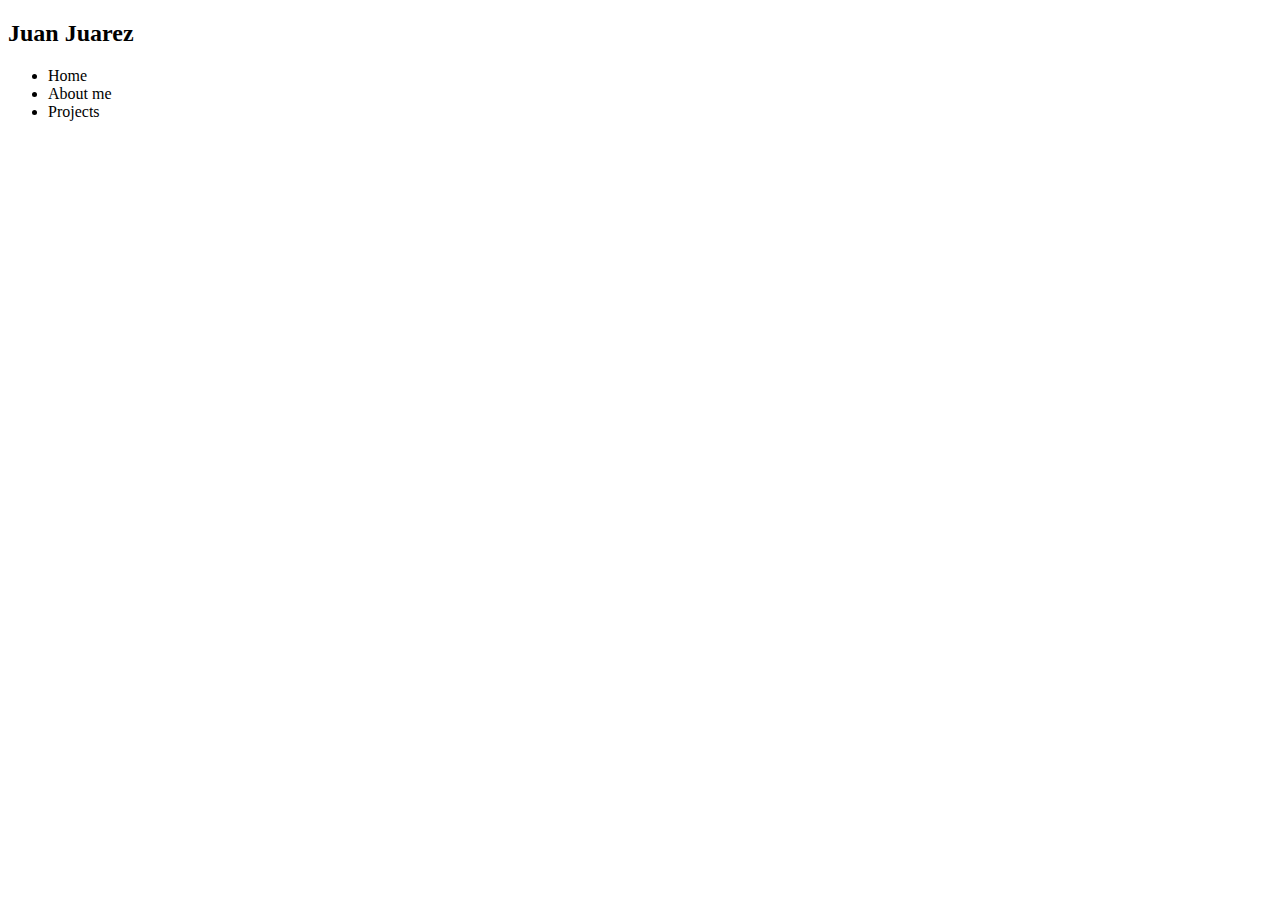
==== index.html @ 396519e8 "Push inicial" ====
<!DOCTYPE html>
<html lang="en">
<head>
    <meta charset="UTF-8">
    <meta http-equiv="X-UA-Compatible" content="IE=edge">
    <meta name="viewport" content="width=device-width, initial-scale=1.0">
    <title>Juan-Juarez Site</title>
</head>
<body>

    <header class="hero">

        <nav class="nav">
            <div class="nav_logo">
                <h2 class="nav_title">Juan Juarez</h2>
            </div>

            <ul class="nav_link">
                <li class="nav_items">Home</li>
                <li class="nav_items">About me</li>
                <li class="nav_items">Projects</li>
            </ul>
        </nav>
    </header>
</body>
</html>
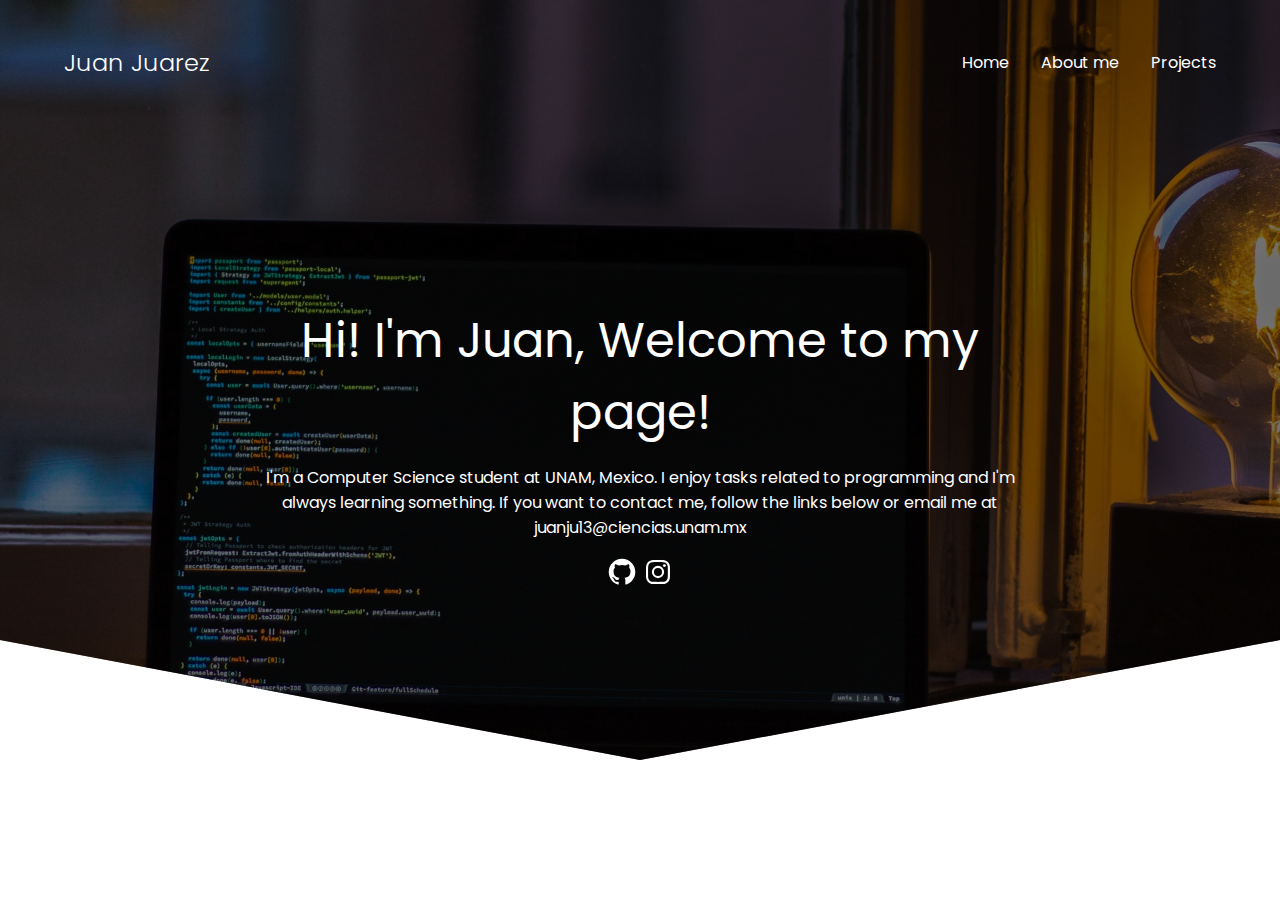
==== commit 6cde4112: "Pagina principal solo falta el hover en email" ====
--- a/index.html
+++ b/index.html
@@ -4,23 +4,37 @@
     <meta charset="UTF-8">
     <meta http-equiv="X-UA-Compatible" content="IE=edge">
     <meta name="viewport" content="width=device-width, initial-scale=1.0">
+    <link rel="stylesheet" href="css/style.css">
     <title>Juan-Juarez Site</title>
 </head>
 <body>
 
     <header class="hero">
 
-        <nav class="nav">
+        <nav class="nav container">
             <div class="nav_logo">
                 <h2 class="nav_title">Juan Juarez</h2>
             </div>
 
-            <ul class="nav_link">
-                <li class="nav_items">Home</li>
-                <li class="nav_items">About me</li>
-                <li class="nav_items">Projects</li>
+            <ul class="nav_menu">
+                <li class="nav_item"><a class="nav_link" href="#">Home</a></li>
+                <li class="nav_item"><a class="nav_link" href="#">About me</a></li>
+                <li class="nav_item"><a class="nav_link" href="#">Projects</a></li>
             </ul>
         </nav>
+
+        <section class="hero_text container">
+            <h2 class="hero_title">Hi! I'm Juan, Welcome to my page!</h2>
+            <p class="hero_paragraph">
+                I'm a Computer Science student at UNAM, Mexico. I enjoy tasks related to programming
+                and I'm always learning something. If you want to contact me, follow the links below or
+                email me at <span class="hero_email"> juanju13@ciencias.unam.mx</span>
+            </p>
+            <div class="hero_contactLinks">
+                <a href="https://github.com/Juan13Ju" target="_blank" class="hero_contactLogo"><img src="img/github.svg" alt="" class="hero_logo"></a>
+                <a href="https://www.instagram.com/juan_ju13/" target="_blank" class="hero_contactLogo"><img src="img/instagram.svg" alt="" class="hero_logo"></a>
+            </div>
+        </section>
     </header>
 </body>
 </html>--- a/css/style.css
+++ b/css/style.css
@@ -0,0 +1,115 @@
+@import url('https://fonts.googleapis.com/css2?family=Poppins:wght@300;400;600;700&display=swap');
+
+*{
+    padding: 0;
+    margin: 0;
+    box-sizing: border-box;
+}
+
+body{
+    font-family: "Poppins", sans-serif;
+}
+
+.container{
+
+    width: 90%;
+    max-width: 1200px;
+    margin: 0 auto;
+    overflow: hidden;
+}
+
+/* Hero Section */
+.hero{
+    width: 100%;
+    height: 100vh;
+    min-height: 600px;
+    max-height: 800px;
+    display: grid;
+    grid-template-rows: 100px 1fr;
+    position: relative;
+    color: #fff;
+}
+
+.hero::before{
+
+    content: "";
+    top: 0;
+    left: 0;
+    position: absolute;
+    width: 100%;
+    height: 100%;
+    background-image: linear-gradient(180deg, #0000008c 0%, #0000008c 100%), url(../img/Hero-bg.jpeg);
+    background-size: cover;
+    background-position: 0% 70%;
+
+    clip-path: polygon(0 0, 100% 0, 100% 80%, 50% 95%, 0 80%);
+    z-index: -1;
+}
+
+.hero_text{
+    max-width: 800px;
+    display: flex;
+    flex-direction: column;
+    gap: 1em;
+    justify-content: center;
+    align-items: center;
+    text-align: center;
+    position: relative;
+    animation: textAnimation 2s ease-in-out;
+}
+
+@keyframes textAnimation {
+    from{
+        top: -300px;
+        opacity: 0;
+    }
+    to{
+        top: 0;
+        opacity: 1;
+    }
+}
+
+.hero_title{
+
+    font-size: 3rem;
+    font-weight: 400;
+}
+
+.hero_logo{
+
+    width: 2em;
+    height: 2em;
+}
+
+/*TODO:  Animation for email*/
+
+
+
+/* Nav */
+.nav{
+
+    display: flex;
+    align-items: center;
+    justify-content: space-between;
+    padding-top: 1.5em;
+}
+
+.nav_title{
+
+    font-weight: 300;
+}
+
+.nav_menu{
+
+    list-style-type: none;
+    display: grid;
+    grid-auto-flow: column;
+    grid-auto-columns: max-content;
+    gap: 2em;
+}
+
+.nav_link{
+    color: #fff;
+    text-decoration: none;
+}
+
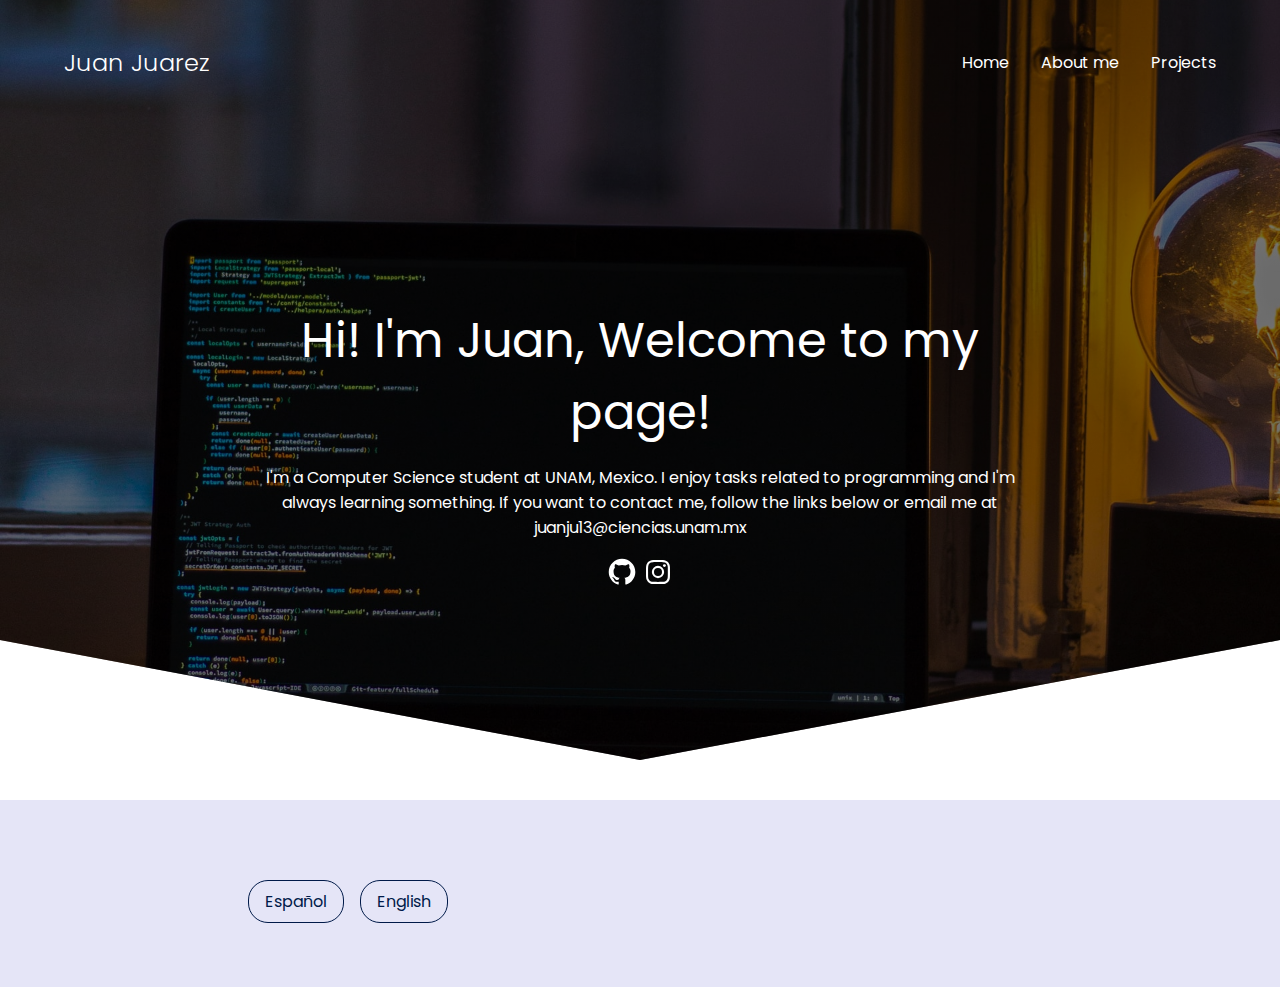
==== commit 8ffd6a2e: "Agregue la seccion de aboutMe" ====
--- a/index.html
+++ b/index.html
@@ -1,12 +1,15 @@
 <!DOCTYPE html>
 <html lang="en">
+
 <head>
     <meta charset="UTF-8">
     <meta http-equiv="X-UA-Compatible" content="IE=edge">
     <meta name="viewport" content="width=device-width, initial-scale=1.0">
     <link rel="stylesheet" href="css/style.css">
+    <script defer src="js/translation.js"></script>
     <title>Juan-Juarez Site</title>
 </head>
+
 <body>
 
     <header class="hero">
@@ -31,10 +34,31 @@
                 email me at <span class="hero_email"> juanju13@ciencias.unam.mx</span>
             </p>
             <div class="hero_contactLinks">
-                <a href="https://github.com/Juan13Ju" target="_blank" class="hero_contactLogo"><img src="img/github.svg" alt="" class="hero_logo"></a>
-                <a href="https://www.instagram.com/juan_ju13/" target="_blank" class="hero_contactLogo"><img src="img/instagram.svg" alt="" class="hero_logo"></a>
+                <a href="https://github.com/Juan13Ju" target="_blank" class="hero_contactLogo"><img src="img/github.svg"
+                        alt="" class="hero_logo"></a>
+                <a href="https://www.instagram.com/juan_ju13/" target="_blank" class="hero_contactLogo"><img
+                        src="img/instagram.svg" alt="" class="hero_logo"></a>
             </div>
         </section>
     </header>
+
+    <main>
+        <section class="aboutMe">
+            <div class="aboutMe_container container">
+                <div class="aboutMe_textContainer">
+                    <h2 class="aboutMe_title title"></h2>
+                    <p class="aboutMe_paragraph"></p>
+                    <div class="aboutMe_btnsContainer">
+                        <span class="aboutMe_btn" id="btnEspañol">Español</span>
+                        <span class="aboutMe_btn" id="btnIngles">English</span>
+                    </div>
+                </div>
+                <figure class="aboutMe_picture">
+                    <img src="img/aboutMe_img.jpeg" alt="" class="aboutMe_img">
+                </figure>
+            </div>
+        </section>
+    </main>
 </body>
+
 </html>--- a/css/style.css
+++ b/css/style.css
@@ -5,9 +5,16 @@
     margin: 0;
     box-sizing: border-box;
 }
+:root{
 
+    --color-title : #001A49;
+}
 body{
     font-family: "Poppins", sans-serif;
+}
+
+.title{
+    color: var(--color-title);
 }
 
 .container{
@@ -56,6 +63,7 @@
     text-align: center;
     position: relative;
     animation: textAnimation 2s ease-in-out;
+    
 }
 
 @keyframes textAnimation {
@@ -79,6 +87,12 @@
 
     width: 2em;
     height: 2em;
+    transition: all .5s;
+}
+
+.hero_logo:hover{
+    width: 1.8em;
+    height: 1.8em;
 }
 
 /*TODO:  Animation for email*/
@@ -92,6 +106,7 @@
     align-items: center;
     justify-content: space-between;
     padding-top: 1.5em;
+    color: #fff;
 }
 
 .nav_title{
@@ -109,7 +124,62 @@
 }
 
 .nav_link{
+    text-decoration: none;
     color: #fff;
-    text-decoration: none;
 }
 
+.aboutMe{
+    background-color: #e5e5f7;
+}
+
+.aboutMe_container{
+    display: grid;
+    grid-template-columns: 1fr 1fr;
+    align-items: center;
+    gap: 1em;
+    padding: 4em 0;
+}
+
+.aboutMe_picture{
+    max-width: 500px;
+}
+
+.aboutMe_img{
+
+    width: 100%;
+    display: block;
+}
+
+.aboutMe_textContainer{
+    display: flex;
+    justify-content: space-around;
+    flex-direction: column;
+    align-items: center;
+    gap: .5em;
+    text-align: left;
+}
+
+.aboutMe_btnsContainer{
+    display: flex;
+    gap: 1em;
+}
+
+.aboutMe_btn{
+    background-color: #e5e5f7;
+    color: var(--color-title);
+    padding: .5em 1em;
+    border-radius: 20px;
+    cursor: pointer;
+    border: 1px solid var(--color-title);
+    transition: all .2s;
+}
+
+.aboutMe_btn:hover{
+    color: #e5e5f7;
+    background-color: var(--color-title);
+}
+
+.aboutMe_paragraph{
+    max-width: 400px;
+}
+
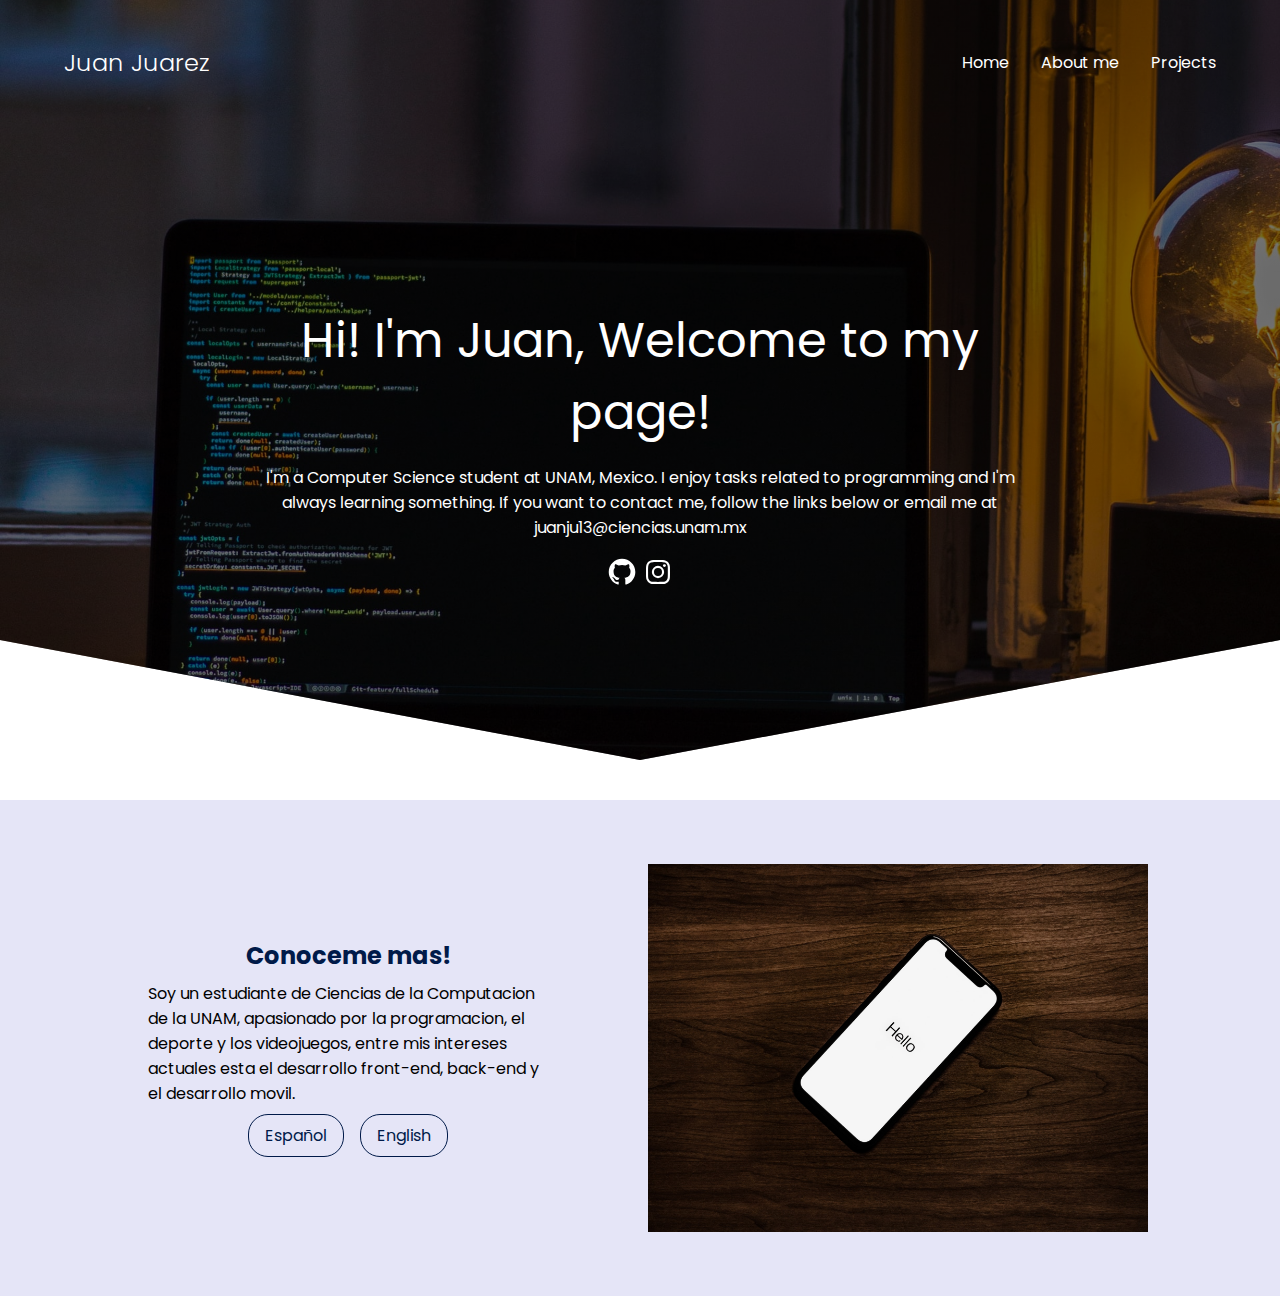
==== commit 0cf94658: "Añadi el link a aboutMe" ====
--- a/index.html
+++ b/index.html
@@ -21,7 +21,7 @@
 
             <ul class="nav_menu">
                 <li class="nav_item"><a class="nav_link" href="#">Home</a></li>
-                <li class="nav_item"><a class="nav_link" href="#">About me</a></li>
+                <li class="nav_item"><a class="nav_link" href="#aboutMe">About me</a></li>
                 <li class="nav_item"><a class="nav_link" href="#">Projects</a></li>
             </ul>
         </nav>
@@ -43,7 +43,7 @@
     </header>
 
     <main>
-        <section class="aboutMe">
+        <section class="aboutMe" id="aboutMe">
             <div class="aboutMe_container container">
                 <div class="aboutMe_textContainer">
                     <h2 class="aboutMe_title title"></h2>
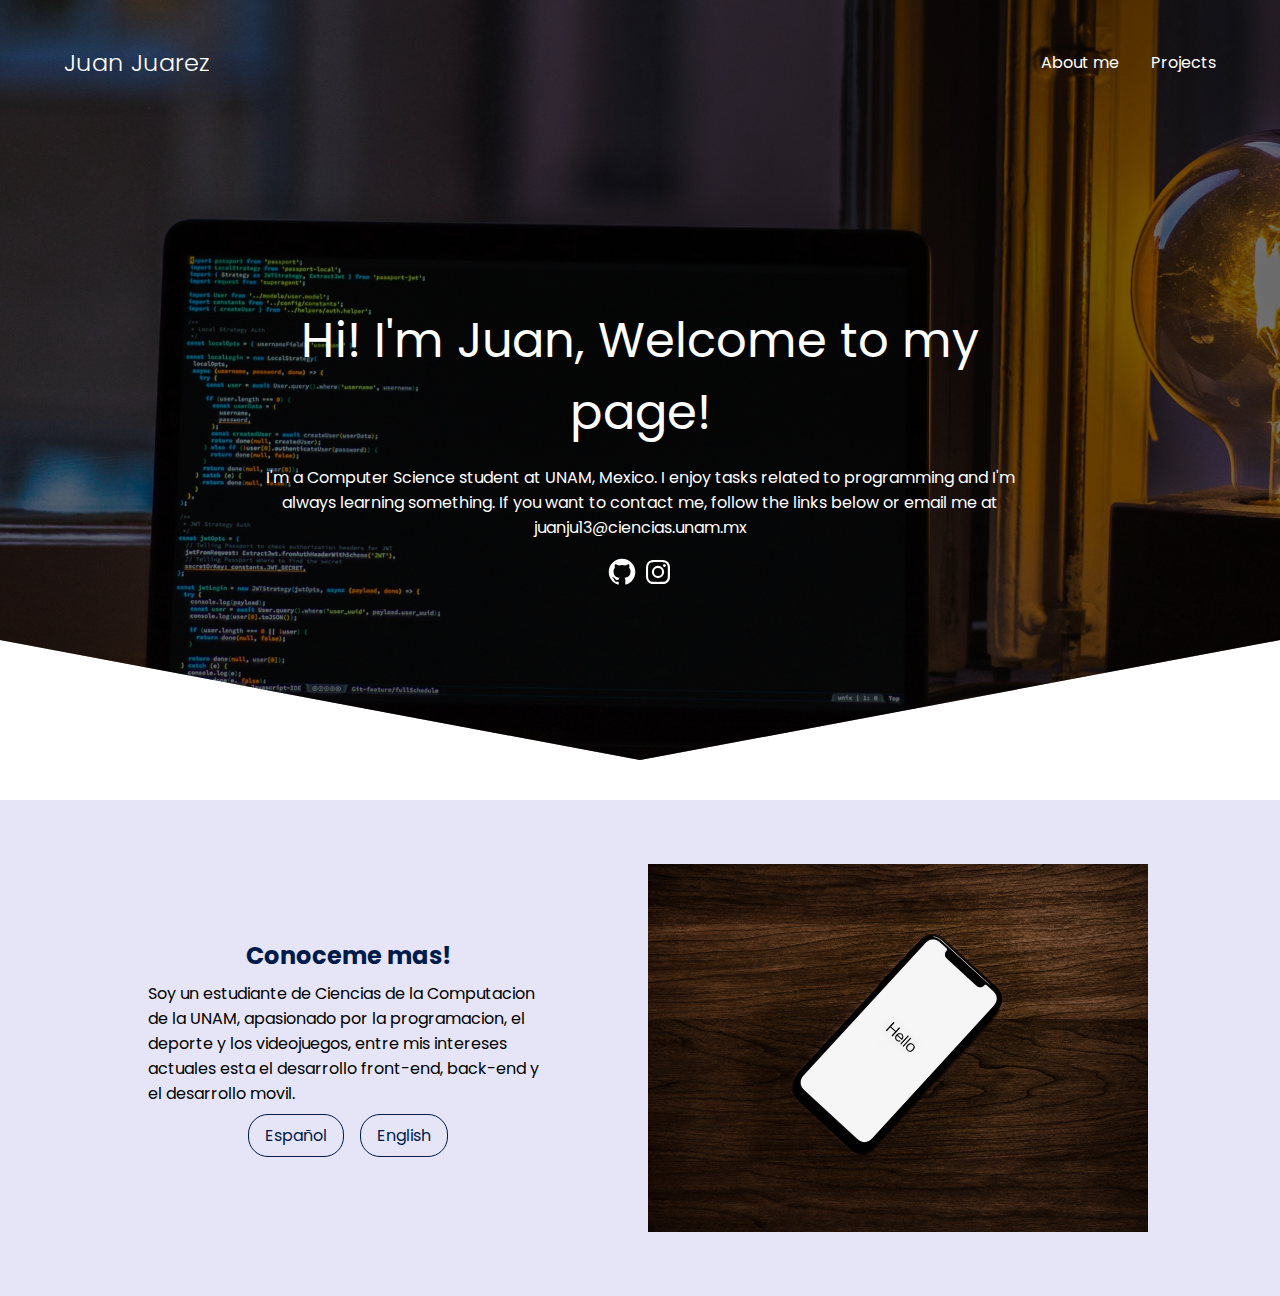
==== commit 95d8ecd0: "Quite el link a home" ====
--- a/index.html
+++ b/index.html
@@ -20,7 +20,6 @@
             </div>
 
             <ul class="nav_menu">
-                <li class="nav_item"><a class="nav_link" href="#">Home</a></li>
                 <li class="nav_item"><a class="nav_link" href="#aboutMe">About me</a></li>
                 <li class="nav_item"><a class="nav_link" href="#">Projects</a></li>
             </ul>
--- a/css/style.css
+++ b/css/style.css
@@ -4,6 +4,7 @@
     padding: 0;
     margin: 0;
     box-sizing: border-box;
+    scroll-behavior: smooth;
 }
 :root{
 
